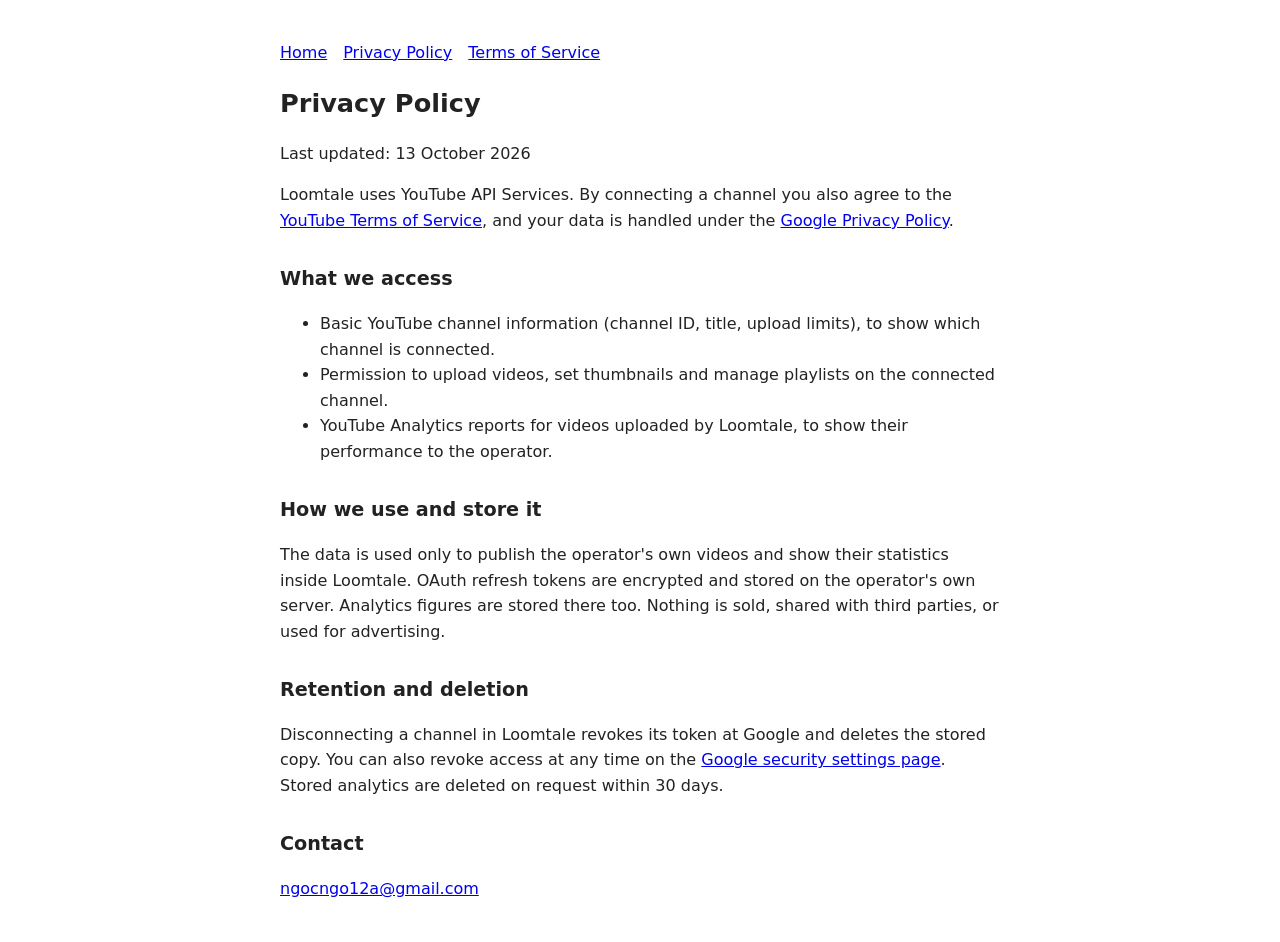
==== privacy.html @ 645ca94b "Add Loomtale home, privacy policy and terms pages" ====
<!doctype html><html lang="en"><head><meta charset="utf-8"><meta name="viewport" content="width=device-width,initial-scale=1">
<title>Loomtale Privacy Policy</title><link rel="stylesheet" href="style.css"></head><body>
<nav><a href="./">Home</a><a href="privacy.html">Privacy Policy</a><a href="terms.html">Terms of Service</a></nav>
<h1>Privacy Policy</h1>
<p>Last updated: 13 October 2026</p>
<p>Loomtale uses YouTube API Services. By connecting a channel you also agree to the <a href="https://www.youtube.com/t/terms">YouTube Terms of Service</a>, and your data is handled under the <a href="https://policies.google.com/privacy">Google Privacy Policy</a>.</p>
<h2>What we access</h2>
<ul>
<li>Basic YouTube channel information (channel ID, title, upload limits), to show which channel is connected.</li>
<li>Permission to upload videos, set thumbnails and manage playlists on the connected channel.</li>
<li>YouTube Analytics reports for videos uploaded by Loomtale, to show their performance to the operator.</li>
</ul>
<h2>How we use and store it</h2>
<p>The data is used only to publish the operator's own videos and show their statistics inside Loomtale. OAuth refresh tokens are encrypted and stored on the operator's own server. Analytics figures are stored there too. Nothing is sold, shared with third parties, or used for advertising.</p>
<h2>Retention and deletion</h2>
<p>Disconnecting a channel in Loomtale revokes its token at Google and deletes the stored copy. You can also revoke access at any time on the <a href="https://myaccount.google.com/permissions">Google security settings page</a>. Stored analytics are deleted on request within 30 days.</p>
<h2>Contact</h2>
<p><a href="mailto:ngocngo12a@gmail.com">ngocngo12a@gmail.com</a></p>
</body></html>
---- style.css ----
body{font-family:system-ui,sans-serif;max-width:720px;margin:40px auto;padding:0 16px;line-height:1.6;color:#222}
h1{font-size:1.6em}h2{font-size:1.2em;margin-top:1.6em}nav a{margin-right:16px}
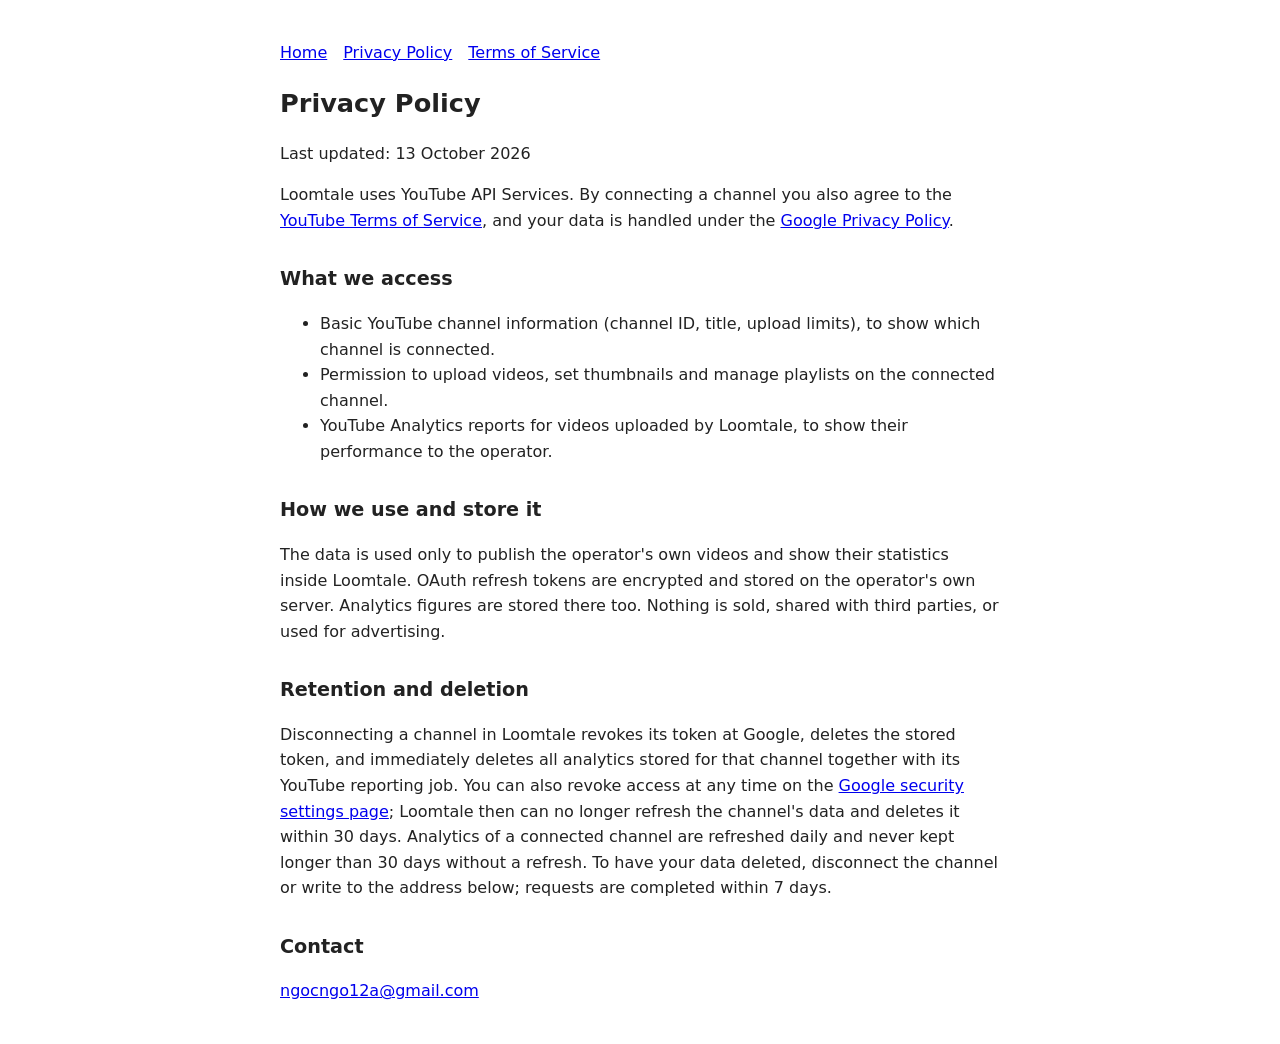
==== commit fc19f7c4: "Describe data deletion on disconnect, revocation and request" ====
--- a/privacy.html
+++ b/privacy.html
@@ -13,7 +13,7 @@
 <h2>How we use and store it</h2>
 <p>The data is used only to publish the operator's own videos and show their statistics inside Loomtale. OAuth refresh tokens are encrypted and stored on the operator's own server. Analytics figures are stored there too. Nothing is sold, shared with third parties, or used for advertising.</p>
 <h2>Retention and deletion</h2>
-<p>Disconnecting a channel in Loomtale revokes its token at Google and deletes the stored copy. You can also revoke access at any time on the <a href="https://myaccount.google.com/permissions">Google security settings page</a>. Stored analytics are deleted on request within 30 days.</p>
+<p>Disconnecting a channel in Loomtale revokes its token at Google, deletes the stored token, and immediately deletes all analytics stored for that channel together with its YouTube reporting job. You can also revoke access at any time on the <a href="https://myaccount.google.com/permissions">Google security settings page</a>; Loomtale then can no longer refresh the channel's data and deletes it within 30 days. Analytics of a connected channel are refreshed daily and never kept longer than 30 days without a refresh. To have your data deleted, disconnect the channel or write to the address below; requests are completed within 7 days.</p>
 <h2>Contact</h2>
 <p><a href="mailto:ngocngo12a@gmail.com">ngocngo12a@gmail.com</a></p>
 </body></html>
